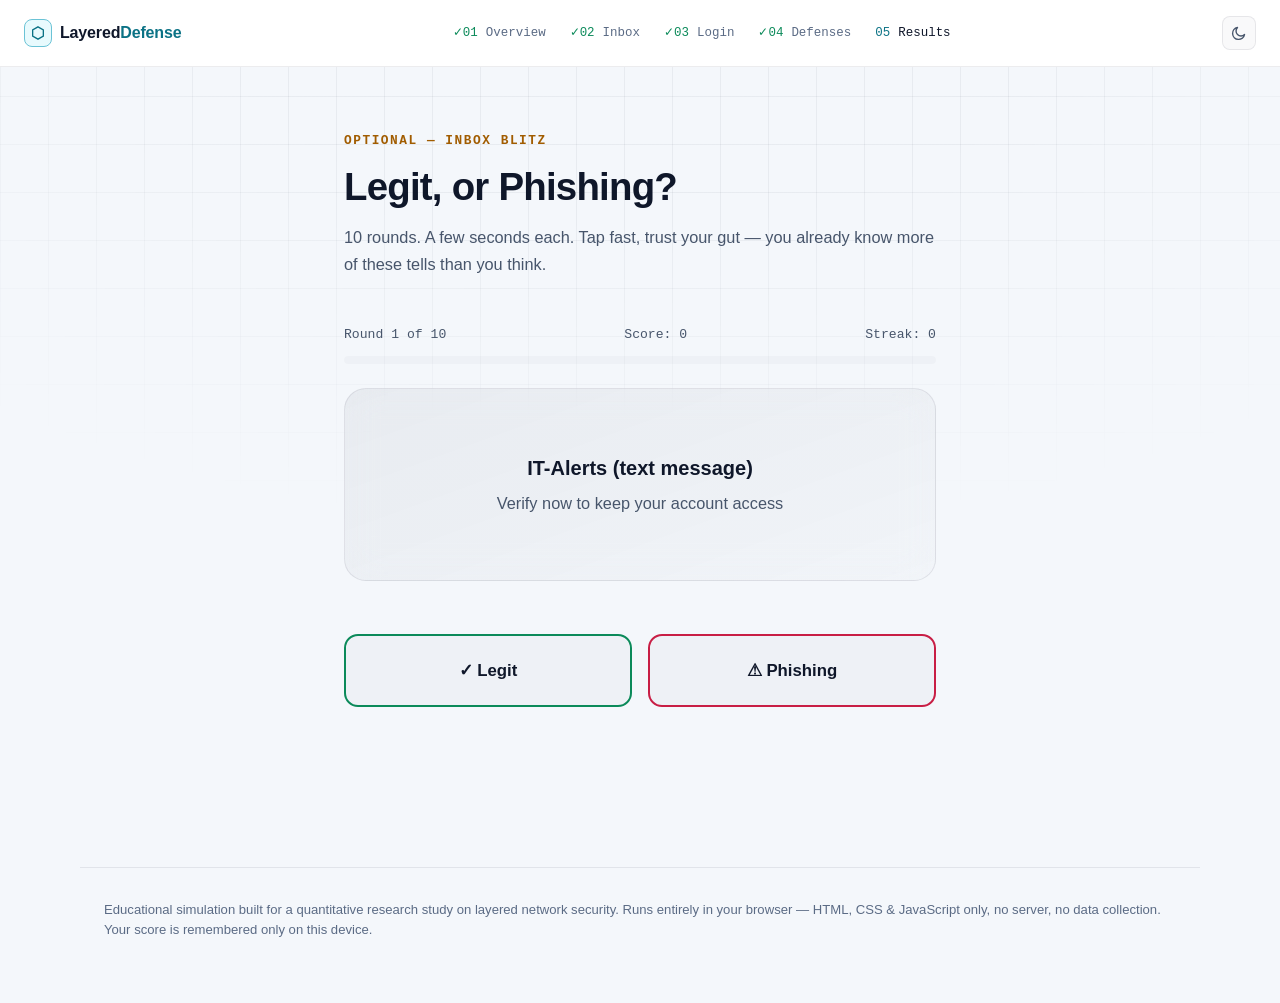
==== minigame.html @ 781a26c1 "Add files via upload" ====
<!DOCTYPE html>
<html lang="en">
  <head>
    <meta charset="UTF-8" />
    <meta name="viewport" content="width=device-width, initial-scale=1.0" />
    <title>Inbox Blitz &mdash; Layered Defense Simulation</title>
    <meta
      name="description"
      content="A fast reflex round: is it Legit or Phishing? You've got a few seconds to decide."
    />
    <link rel="stylesheet" href="css/style.css" />

    <!-- Runs before anything below paints, so the page never
         flashes the wrong theme — see theme-init.js for why this
         has no defer/async attribute. -->
    <script src="js/theme-init.js"></script>
  </head>
  <body>
    <div class="bg-grid" aria-hidden="true"></div>

    <header class="topbar">
      <div class="topbar__brand">
        <span class="brand-mark" aria-hidden="true"><svg width="14" height="14" viewBox="0 0 16 16" focusable="false"><polygon points="8,1 14.1,4.5 14.1,11.5 8,15 1.9,11.5 1.9,4.5" fill="none" stroke="currentColor" stroke-width="1.5" /></svg></span>
        <span class="brand-name"
          >Layered<span class="brand-name-accent">Defense</span></span
        >
      </div>
      <nav class="topbar__progress" aria-label="Simulation progress">
        <span class="step step--done">
          <span class="step__index">01</span>
          <span class="step__label">Overview</span>
        </span>
        <span class="step step--done">
          <span class="step__index">02</span>
          <span class="step__label" id="step-label-inbox">Inbox</span>
        </span>
        <span class="step step--done">
          <span class="step__index">03</span>
          <span class="step__label">Login</span>
        </span>
        <span class="step step--done">
          <span class="step__index">04</span>
          <span class="step__label">Defenses</span>
        </span>
        <span class="step step--current">
          <span class="step__index">05</span>
          <span class="step__label">Results</span>
        </span>
      </nav>

      <button
        type="button"
        id="theme-toggle"
        class="theme-toggle"
        aria-label="Switch to light mode"
      >
        <svg class="icon-sun" width="16" height="16" viewBox="0 0 16 16" aria-hidden="true">
          <circle cx="8" cy="8" r="3.2" fill="none" stroke="currentColor" stroke-width="1.4" />
          <g stroke="currentColor" stroke-width="1.4" stroke-linecap="round">
            <line x1="8" y1="0.5" x2="8" y2="2.3" />
            <line x1="8" y1="13.7" x2="8" y2="15.5" />
            <line x1="0.5" y1="8" x2="2.3" y2="8" />
            <line x1="13.7" y1="8" x2="15.5" y2="8" />
            <line x1="2.6" y1="2.6" x2="3.9" y2="3.9" />
            <line x1="12.1" y1="12.1" x2="13.4" y2="13.4" />
            <line x1="2.6" y1="13.4" x2="3.9" y2="12.1" />
            <line x1="12.1" y1="3.9" x2="13.4" y2="2.6" />
          </g>
        </svg>
        <svg class="icon-moon" width="16" height="16" viewBox="0 0 16 16" aria-hidden="true">
          <path
            d="M13.5 9.5A6 6 0 1 1 6.5 2.5 4.8 4.8 0 0 0 13.5 9.5Z"
            fill="none"
            stroke="currentColor"
            stroke-width="1.4"
            stroke-linejoin="round"
          />
        </svg>
      </button>
    </header>

    <main class="page-main minigame-main">
      <section class="page-intro">
        <p class="eyebrow minigame-eyebrow">Optional &mdash; Inbox Blitz</p>
        <h1 class="page-title">Legit, or Phishing?</h1>
        <p class="page-lede">
          10 rounds. A few seconds each. Tap fast, trust your gut &mdash; you
          already know more of these tells than you think.
        </p>
      </section>

      <!-- ROUND VIEW: one message + timer + two big answer buttons.
           Shown by default; minigame.js swaps to the end view once
           all rounds are done. -->
      <section id="minigame-round">
        <div class="minigame-hud">
          <span id="round-counter">Round 1 of 10</span>
          <span id="score-counter">Score: 0</span>
          <span id="streak-counter">Streak: 0</span>
        </div>

        <div class="minigame-timer">
          <div id="timer-bar" class="minigame-timer__bar"></div>
        </div>

        <div id="minigame-card" class="minigame-card glass">
          <!-- Filled in by minigame.js -->
        </div>

        <p id="feedback-flash" class="minigame-feedback" aria-live="polite"></p>

        <div class="minigame-answers">
          <button type="button" id="answer-legit" class="btn minigame-btn minigame-btn--legit">
            &#10003; Legit
          </button>
          <button type="button" id="answer-phishing" class="btn minigame-btn minigame-btn--phishing">
            &#9888; Phishing
          </button>
        </div>
      </section>

      <!-- END VIEW: final score + recap. Hidden until the round loop finishes. -->
      <section id="minigame-end" class="minigame-end" hidden>
        <div class="results-card glass">
          <p class="minigame-eyebrow">Round Complete</p>
          <p class="minigame-end__score" id="final-score">0 / 10</p>
          <p class="results-card__note">Best streak this round: <strong id="final-streak">0</strong></p>
          <p class="results-card__note" id="high-score-line"></p>

          <div id="missed-recap" class="minigame-recap">
            <!-- Filled in by minigame.js -->
          </div>

          <div class="minigame-end__actions">
            <button type="button" id="play-again-btn" class="btn btn--secondary">
              Play Again
            </button>
            <a href="final-results.html" class="btn btn--primary">
              Continue to Final Results
            </a>
          </div>
        </div>
      </section>
    </main>

    <footer class="site-footer">
      <p>
        Educational simulation built for a quantitative research study on
        layered network security. Runs entirely in your browser &mdash; HTML,
        CSS &amp; JavaScript only, no server, no data collection. Your score
        is remembered only on this device.
      </p>
    </footer>

    <!-- state.js first (escapeHtml), then minigame-data.js (the
         message pool), then minigame.js (the game itself). -->
    <script src="js/theme.js"></script>
    <script src="js/state.js"></script>
    <script src="js/minigame-data.js"></script>
    <script src="js/minigame.js"></script>
  </body>
</html>
---- css/style.css ----
/*
  ============================================================
  style.css — Shared design system for the whole simulator
  ============================================================
  This file is loaded by EVERY page in the project, so it is
  split into two kinds of sections:

    1) DESIGN SYSTEM  — colors, type, spacing, buttons, cards,
       the top bar, chips, etc. These are reused on every page
       (email inbox, login, dashboard, results).

    2) PAGE-SPECIFIC   — styles only used on the landing page
       (the hero layout and its console/diagram graphic).
       These are clearly marked and can safely be ignored when
       building later pages, or split into their own file later
       if the project grows.

  Section list (search for these comments to jump around):
    1. Design tokens (CSS custom properties)
    2. Reset & base styles
    3. Typography
    4. Layout helpers
    5. Top bar / progress steps
    6. Buttons
    7. Glass panel component
    8. Status chips
    9. Landing page: hero layout
    10. Landing page: console + network diagram
    11. Footer
    12. Motion & accessibility
    13. Responsive breakpoints
  ============================================================
*/

/* ============================================================
   1. DESIGN TOKENS
   All colors, fonts, spacing and other repeated values live
   here as CSS custom properties ("variables"), so every page
   and every component pulls from the same palette. Changing a
   value here updates the whole site.
   ============================================================ */
:root {
  /* --- Color: backgrounds --- */
  --color-bg: #070b14; /* page background — deep navy, almost black */
  --color-bg-elevated: #0e1526; /* top bar / raised surfaces */
  --color-panel: #101a2e; /* base tint behind glass panels */
  --color-border: rgba(255, 255, 255, 0.09);
  --color-border-strong: rgba(255, 255, 255, 0.16);

  /* --- Color: accents ---
     Cyan = data / encryption. Green = safe / secure state.
     Red = threat / danger. Used sparingly and always on purpose. */
  --color-cyan: #3fd3f2;
  --color-cyan-dim: #1c8fae;
  --color-green: #3eeba6;
  --color-red: #ff5c7a;
  --color-amber: #f5a623;

  /* --- Color: text --- */
  --color-text: #eaf0fb;
  --color-text-muted: #8996b3;
  --color-text-faint: #5b6784;

  /* Text color to use ON TOP of a solid --color-cyan fill (e.g. the
     primary button). Dark text reads best on this theme's bright
     cyan; the light theme's deeper teal needs the opposite. */
  --color-on-accent: #04141a;

  /* --- Color: surfaces ---
     Small reusable tint values used by several components (the
     glass-panel gradient, chip backgrounds, input fields, the
     background grid). Named by strength rather than by component,
     since the SAME faint/medium tint shows up in several places. */
  --surface-tint: rgba(255, 255, 255, 0.03); /* faint — chips, inputs */
  --surface-tint-strong: rgba(255, 255, 255, 0.06); /* glass start, toggle bg */
  --glass-fade: rgba(255, 255, 255, 0.02); /* glass gradient's faded end */
  --grid-line: rgba(255, 255, 255, 0.035); /* faint background grid lines */
  --toolbar-tint: rgba(0, 0, 0, 0.25); /* fake browser bar strip */

  /* --- Typography ---
     System font stacks are used on purpose: they load
     instantly, need no internet connection, and keep the
     project 100% self-contained for offline / GitHub Pages use. */
  --font-sans: -apple-system, BlinkMacSystemFont, "Segoe UI", Roboto,
    "Helvetica Neue", Arial, sans-serif;
  --font-mono: ui-monospace, "SFMono-Regular", Menlo, Consolas,
    "Liberation Mono", monospace;

  /* --- Spacing scale (used for margin/padding/gap) --- */
  --space-1: 4px;
  --space-2: 8px;
  --space-3: 12px;
  --space-4: 16px;
  --space-5: 24px;
  --space-6: 32px;
  --space-7: 48px;
  --space-8: 64px;
  --space-9: 96px;

  /* --- Radius & shadow --- */
  --radius-sm: 8px;
  --radius-md: 14px;
  --radius-lg: 22px;
  --radius-pill: 999px;
  --glow-cyan: 0 0 32px rgba(63, 211, 242, 0.18);

  /* --- Layout --- */
  --content-width: 1120px;
}

/* ============================================================
   1B. LIGHT THEME OVERRIDES
   Every rule in this stylesheet is written against the tokens
   above instead of hardcoded colors, on purpose — it means a
   whole second theme is just a second set of token values, not
   a rewrite of every component. `data-theme="light"` is set on
   <html> by js/theme-init.js (before first paint, to avoid a
   flash of the wrong theme) and toggled by js/theme.js.
   ============================================================ */
:root[data-theme="light"] {
  --color-bg: #f4f7fb;
  --color-bg-elevated: #ffffff;
  --color-panel: #ffffff;
  --color-border: rgba(15, 23, 42, 0.08);
  --color-border-strong: rgba(15, 23, 42, 0.16);

  /* Deepened so text and icons keep enough contrast against a
     light background — the dark theme's brighter cyan/green/red
     would read as washed-out here. Checked against WCAG AA. */
  --color-cyan: #0b7285;
  --color-cyan-dim: #6bc3d6;
  --color-green: #0b8a5a;
  --color-red: #c81e45;
  --color-amber: #a15c00;

  --color-text: #0f172a;
  --color-text-muted: #47556b;
  --color-text-faint: #5b6b85;
  --color-on-accent: #ffffff;

  --surface-tint: rgba(15, 23, 42, 0.025);
  --surface-tint-strong: rgba(15, 23, 42, 0.05);
  --glass-fade: rgba(15, 23, 42, 0.012);
  --grid-line: rgba(15, 23, 42, 0.05);
  --toolbar-tint: rgba(15, 23, 42, 0.05);

  --glow-cyan: 0 8px 28px rgba(15, 23, 42, 0.1);
  color-scheme: light;
}


/* ============================================================
   2. RESET & BASE STYLES
   A small, modern reset — just enough to make every browser
   start from the same baseline.
   ============================================================ */
*,
*::before,
*::after {
  box-sizing: border-box;
}

html {
  color-scheme: dark;
}

body {
  margin: 0;
  min-height: 100vh;
  background: var(--color-bg);
  color: var(--color-text);
  font-family: var(--font-sans);
  line-height: 1.5;
  -webkit-font-smoothing: antialiased;
}

img,
svg {
  display: block;
  max-width: 100%;
}

a {
  color: inherit;
}

/* Subtle fixed background texture: a faint grid, evoking a
   network / systems-monitoring feel without being distracting. */
.bg-grid {
  position: fixed;
  inset: 0;
  z-index: -1;
  background-image: linear-gradient(
      to right,
      var(--grid-line) 1px,
      transparent 1px
    ),
    linear-gradient(to bottom, var(--grid-line) 1px, transparent 1px);
  background-size: 48px 48px;
  -webkit-mask-image: radial-gradient(
    ellipse 80% 60% at 50% 0%,
    #000 40%,
    transparent 100%
  );
  mask-image: radial-gradient(
    ellipse 80% 60% at 50% 0%,
    #000 40%,
    transparent 100%
  );
}

/* ============================================================
   3. TYPOGRAPHY
   ============================================================ */
h1,
h2,
h3 {
  margin: 0;
  font-weight: 800;
  letter-spacing: -0.02em;
  line-height: 1.1;
}

p {
  margin: 0;
}

/* The small, uppercase, monospace label used above headlines
   and on status readouts throughout the project — this doubles
   as the project's "data / system readout" signature style. */
.eyebrow {
  font-family: var(--font-mono);
  font-size: 0.8rem;
  font-weight: 600;
  letter-spacing: 0.12em;
  text-transform: uppercase;
  color: var(--color-cyan);
  margin: 0 0 var(--space-4);
}

/* ============================================================
   4. LAYOUT HELPERS
   ============================================================ */
.wrap {
  width: 100%;
  max-width: var(--content-width);
  margin-inline: auto;
  padding-inline: var(--space-5);
}

/* ============================================================
   5. TOP BAR / PROGRESS STEPS
   Shown on every page. Doubles as navigation context: the
   participant can always see how far through the simulation
   they are, because the steps are a real sequence (not just
   decoration).
   ============================================================ */
.topbar {
  display: flex;
  align-items: center;
  justify-content: space-between;
  gap: var(--space-5);
  padding: var(--space-4) var(--space-5);
  background: var(--color-bg-elevated);
  border-bottom: 1px solid var(--color-border);
  flex-wrap: wrap;
}

.topbar__brand {
  display: flex;
  align-items: center;
  gap: var(--space-2);
  font-weight: 800;
  letter-spacing: -0.01em;
}

.brand-mark {
  display: inline-grid;
  place-items: center;
  width: 28px;
  height: 28px;
  border-radius: var(--radius-sm);
  background: rgba(63, 211, 242, 0.12);
  border: 1px solid var(--color-cyan-dim);
  color: var(--color-cyan);
  font-family: var(--font-mono);
  font-size: 0.9rem;
}

.brand-name-accent {
  color: var(--color-cyan);
}

.topbar__progress {
  display: flex;
  gap: var(--space-5);
  font-family: var(--font-mono);
}

.step {
  display: flex;
  align-items: center;
  gap: var(--space-2);
  font-size: 0.78rem;
  color: var(--color-text-faint);
}

.step__index {
  color: var(--color-text-faint);
}

.step--current {
  color: var(--color-text);
}

.step--current .step__index {
  color: var(--color-cyan);
}

/* Light/dark mode toggle. Lives in the top bar on every page, as
   its own flex item — NOT inside .topbar__progress — so it stays
   visible even on narrow screens where the step list is hidden. */
.theme-toggle {
  display: inline-grid;
  place-items: center;
  width: 34px;
  height: 34px;
  flex-shrink: 0;
  border-radius: var(--radius-sm);
  background: var(--surface-tint);
  border: 1px solid var(--color-border);
  color: var(--color-text-muted);
  cursor: pointer;
  transition: color 0.15s ease, border-color 0.15s ease;
}

.theme-toggle:hover {
  color: var(--color-cyan);
  border-color: var(--color-cyan-dim);
}

/* Both icons always exist in the DOM; only one is shown at a time.
   Showing the icon for the mode you'd SWITCH TO (a sun while in
   dark mode, a moon while in light mode) is the more common
   convention, so that's what this does. */
.theme-toggle .icon-moon {
  display: none;
}

:root[data-theme="light"] .theme-toggle .icon-sun {
  display: none;
}

:root[data-theme="light"] .theme-toggle .icon-moon {
  display: block;
}

/* ============================================================
   6. BUTTONS
   ============================================================ */
.btn {
  display: inline-flex;
  align-items: center;
  justify-content: center;
  gap: var(--space-2);
  padding: 14px 28px;
  border-radius: var(--radius-pill);
  font-family: var(--font-sans);
  font-size: 1rem;
  font-weight: 600;
  border: 1px solid transparent;
  cursor: pointer;
  transition: transform 0.15s ease, box-shadow 0.15s ease,
    background-color 0.15s ease;
}

.btn--primary {
  background: var(--color-cyan);
  color: var(--color-on-accent);
  box-shadow: var(--glow-cyan);
}

.btn--primary:hover {
  transform: translateY(-1px);
  box-shadow: 0 0 40px rgba(63, 211, 242, 0.3);
}

.btn--primary:active {
  transform: translateY(0);
}

/* Lower-emphasis variant — used where an action should be available
   but not compete with the page's main call to action (e.g. Restart,
   once a research survey link is the priority on the Results page). */
.btn--secondary {
  background: transparent;
  color: var(--color-text-muted);
  border: 1px solid var(--color-border-strong);
}

.btn--secondary:hover {
  color: var(--color-text);
  border-color: var(--color-cyan-dim);
  transform: translateY(-1px);
}

/* ============================================================
   7. GLASS PANEL COMPONENT
   The "glassmorphism" surface used for cards, the hero console,
   and (in later phases) the dashboard and result cards.
   ============================================================ */
.glass {
  background: linear-gradient(
    160deg,
    var(--surface-tint-strong),
    var(--glass-fade)
  );
  -webkit-backdrop-filter: blur(18px);
  backdrop-filter: blur(18px);
  border: 1px solid var(--color-border);
  border-radius: var(--radius-lg);
}

/* ============================================================
   8. STATUS CHIPS
   Small pill readouts used to show the state of VPN / Firewall
   / MFA. On the landing page they're static ("standby"); on the
   dashboard (built in a later phase) they'll become live and
   interactive.
   ============================================================ */
.chip {
  display: flex;
  align-items: center;
  gap: var(--space-2);
  padding: var(--space-2) var(--space-4);
  border-radius: var(--radius-pill);
  border: 1px solid var(--color-border);
  background: var(--surface-tint);
  font-family: var(--font-mono);
  font-size: 0.75rem;
  letter-spacing: 0.04em;
  color: var(--color-text-muted);
  list-style: none;
}

.chip__dot {
  width: 7px;
  height: 7px;
  border-radius: 50%;
  background: var(--color-text-faint);
  flex-shrink: 0;
}

.chip--standby .chip__dot {
  background: var(--color-text-faint);
  box-shadow: none;
}

.chip--active {
  border-color: var(--color-cyan-dim);
  color: var(--color-text);
}

.chip--active .chip__dot {
  background: var(--color-cyan);
  box-shadow: 0 0 8px rgba(63, 211, 242, 0.6);
}

/* ============================================================
   9. LANDING PAGE: HERO LAYOUT
   (Page-specific — only used on index.html)
   ============================================================ */
.hero {
  display: grid;
  grid-template-columns: 1.1fr 0.9fr;
  gap: var(--space-8);
  align-items: center;
  max-width: var(--content-width);
  margin-inline: auto;
  padding: var(--space-9) var(--space-5);
  min-height: calc(100vh - 76px); /* fill the space below the top bar */
}

.hero__content {
  max-width: 560px;
}

.hero__title {
  font-size: clamp(2.1rem, 4vw, 3.1rem);
}

.hero__title-accent {
  color: var(--color-cyan);
}

.hero__lede {
  margin-top: var(--space-5);
  color: var(--color-text-muted);
  font-size: 1.05rem;
  line-height: 1.65;
  max-width: 48ch;
}

.hero__actions {
  margin-top: var(--space-7);
  display: flex;
  flex-direction: column;
  align-items: flex-start;
  gap: var(--space-3);
}

.hero__disclaimer {
  font-size: 0.82rem;
  color: var(--color-text-faint);
}

/* ============================================================
   9b. LANDING PAGE: STUDY SETUP
   Three cards declaring the fixed Input side of the framework:
   the threat scenario, the controls under evaluation, and what
   this study measures. Reuses the .glass panel look already used
   for the hero console and the results-page cards, so it reads as
   the same design system rather than a bolted-on block.
   ============================================================ */
/* ============================================================
   SCENARIO CHOICE PAGE (choose.html)
   One clickable card per phishing scenario. Deliberately plain
   cards rather than anything gamified — this is a decision point,
   not a reward moment, so the design stays quiet and lets the
   scenario descriptions do the work.
   ============================================================ */
.scenario-choice-list {
  list-style: none;
  margin: 0;
  padding: 0;
  display: grid;
  grid-template-columns: repeat(auto-fill, minmax(280px, 1fr));
  gap: var(--space-4);
}

.scenario-choice {
  padding: var(--space-5);
  cursor: pointer;
  transition: transform 0.15s ease, border-color 0.15s ease;
}

.scenario-choice:hover,
.scenario-choice:focus-visible {
  transform: translateY(-2px);
  border-color: var(--color-cyan-dim);
}

.scenario-choice__channel {
  display: inline-block;
  padding: 2px var(--space-3);
  border-radius: var(--radius-sm);
  border: 1px solid var(--color-border-strong);
  background: var(--surface-tint);
  color: var(--color-text-faint);
  font-family: var(--font-mono);
  font-size: 0.7rem;
  text-transform: uppercase;
  letter-spacing: 0.04em;
}

.scenario-choice__title {
  margin-top: var(--space-3);
  font-size: 1.05rem;
}

.scenario-choice__description {
  margin-top: var(--space-2);
  color: var(--color-text-muted);
  font-size: 0.88rem;
  line-height: 1.6;
}

.study-setup {
  max-width: var(--content-width);
  margin-inline: auto;
  padding: 0 var(--space-5) var(--space-9);
}

.study-setup__grid {
  display: grid;
  grid-template-columns: repeat(3, 1fr);
  gap: var(--space-5);
}

.study-setup__card {
  padding: var(--space-6);
}

.study-setup__title {
  font-size: 1.05rem;
  margin-bottom: var(--space-3);
}

.study-setup__lead {
  color: var(--color-text);
  font-size: 0.95rem;
  margin-bottom: var(--space-2);
}

.study-setup__note {
  color: var(--color-text-muted);
  font-size: 0.88rem;
  line-height: 1.6;
}

.study-setup__controls {
  list-style: none;
  margin: 0;
  padding: 0;
  display: flex;
  flex-direction: column;
  gap: var(--space-3);
}

.study-setup__controls li {
  padding-left: var(--space-5);
  position: relative;
  font-size: 0.88rem;
  color: var(--color-text-muted);
  line-height: 1.6;
}

.study-setup__controls li::before {
  content: "";
  position: absolute;
  left: 0;
  top: 8px;
  width: 6px;
  height: 6px;
  border-radius: 50%;
  background: var(--color-cyan);
}

.study-setup__controls li strong {
  color: var(--color-text);
}

@media (max-width: 900px) {
  .study-setup__grid {
    grid-template-columns: 1fr;
  }
}

/* ============================================================
   10. LANDING PAGE: CONSOLE + NETWORK DIAGRAM
   The signature visual: a small "session monitor" panel that
   previews the exact laptop → internet → server path the
   participant will interact with later, on the dashboard page.
   ============================================================ */
.hero__console {
  position: relative;
  padding: var(--space-6);
  overflow: hidden;
}

.console__label {
  font-family: var(--font-mono);
  font-size: 0.72rem;
  letter-spacing: 0.14em;
  text-transform: uppercase;
  color: var(--color-text-faint);
  margin-bottom: var(--space-6);
}

.console__diagram {
  color: var(--color-text-muted);
  margin-bottom: var(--space-6);
}

.diagram__packet {
  transform-box: fill-box;
  transform-origin: center;
  animation-name: packet-travel;
  animation-duration: 3.2s;
  animation-timing-function: ease-in-out;
  animation-iteration-count: infinite;
}

/* Small labels under each diagram icon (You / Internet / Server) so
   the shapes read as what they represent instead of staying
   abstract. Shared by the landing page's preview diagram and the
   dashboard's live diagram. */
.diagram-caption {
  font-family: var(--font-mono);
  font-size: 7px;
  fill: currentColor;
  opacity: 0.75;
  letter-spacing: 0.02em;
}

.console__status {
  list-style: none;
  margin: 0;
  padding: 0;
  display: flex;
  flex-direction: column;
  gap: var(--space-3);
}

/* A soft scanning line that drifts down the console panel to
   suggest an active monitoring system. Purely decorative
   (aria-hidden in the HTML) and disabled for reduced-motion
   users below. */
.console__scanline {
  position: absolute;
  left: 0;
  right: 0;
  height: 120px;
  background: linear-gradient(
    to bottom,
    transparent,
    rgba(63, 211, 242, 0.08),
    transparent
  );
  animation: scanline-drift 6s linear infinite;
  pointer-events: none;
}

/* ============================================================
   11. FOOTER
   ============================================================ */
.site-footer {
  max-width: var(--content-width);
  margin-inline: auto;
  padding: var(--space-6) var(--space-5) var(--space-8);
  color: var(--color-text-faint);
  font-size: 0.82rem;
  border-top: 1px solid var(--color-border);
}

/* ============================================================
   12. MOTION & ACCESSIBILITY
   ============================================================ */
@keyframes packet-travel {
  0% {
    transform: translateX(0);
  }
  45% {
    transform: translateX(210px);
  }
  50% {
    transform: translateX(210px);
  }
  95% {
    transform: translateX(0);
  }
  100% {
    transform: translateX(0);
  }
}

@keyframes scanline-drift {
  0% {
    transform: translateY(-140px);
  }
  100% {
    transform: translateY(340px);
  }
}

/* Always show a clear focus outline for keyboard users. */
:focus-visible {
  outline: 2px solid var(--color-cyan);
  outline-offset: 3px;
}

/* Respect users who have asked their system to reduce motion. */
@media (prefers-reduced-motion: reduce) {
  .diagram__packet,
  .console__scanline,
  .dash-path__packet {
    animation: none !important;
  }
  .btn {
    transition: none;
  }
}

/* ============================================================
   13. RESPONSIVE BREAKPOINTS
   ============================================================ */
@media (max-width: 900px) {
  .hero {
    grid-template-columns: 1fr;
    padding-top: var(--space-7);
    min-height: auto;
  }

  .topbar__progress {
    display: none; /* keep the mobile top bar simple and uncluttered */
  }
}

@media (max-width: 480px) {
  .hero__actions {
    align-items: stretch;
  }

  .btn {
    width: 100%;
  }
}

/* ============================================================
   14. SHARED "INNER PAGE" LAYOUT
   Used by every page AFTER the landing page (inbox, login,
   dashboard, results). Kept generic on purpose — rather than
   naming these classes "inbox-title" etc — so later phases can
   reuse the same intro/title pattern instead of duplicating CSS.
   ============================================================ */
.page-main {
  max-width: var(--content-width);
  margin-inline: auto;
  padding: var(--space-8) var(--space-5) var(--space-9);
}

.page-intro {
  max-width: 640px;
  margin-bottom: var(--space-7);
}

.page-title {
  font-size: clamp(1.8rem, 3vw, 2.4rem);
  margin-top: var(--space-2);
}

.page-lede {
  margin-top: var(--space-4);
  color: var(--color-text-muted);
  font-size: 1.02rem;
  line-height: 1.6;
}

/* The "I'm not clicking this" escape hatch at the bottom of the
   inbox/texts list — deliberately understated (a secondary button,
   not a call to action) so it doesn't read as the "right" choice
   to make, just an available one. */
.continue-without-clicking {
  margin-top: var(--space-6);
  padding-top: var(--space-5);
  border-top: 1px solid var(--color-border);
  text-align: center;
}

.continue-without-clicking__note {
  margin-bottom: var(--space-3);
  color: var(--color-text-faint);
  font-size: 0.88rem;
}

/* Small "done" state for top-bar steps that are behind the
   participant. A checkmark communicates real progress, not
   just decoration — see the design note in email.html. */
.step--done .step__index {
  color: var(--color-green);
}

.step--done .step__index::before {
  content: "\2713 ";
}

/* ============================================================
   15. EMAIL INBOX PAGE (Phase 2)
   ============================================================ */
.email-list {
  list-style: none;
  margin: 0;
  padding: 0;
  display: flex;
  flex-direction: column;
  gap: var(--space-3);
}

.email-item {
  display: grid;
  grid-template-columns: auto 1fr auto;
  align-items: center;
  gap: var(--space-4);
  padding: var(--space-4) var(--space-5);
  cursor: pointer;
  transition: transform 0.15s ease, border-color 0.15s ease;
}

.email-item:hover,
.email-item:focus-visible {
  transform: translateY(-1px);
  border-color: var(--color-border-strong);
}

.email-avatar {
  display: grid;
  place-items: center;
  width: 40px;
  height: 40px;
  border-radius: 50%;
  background: rgba(63, 211, 242, 0.12);
  border: 1px solid var(--color-cyan-dim);
  color: var(--color-cyan);
  font-family: var(--font-mono);
  font-size: 0.75rem;
  font-weight: 700;
  flex-shrink: 0;
}

.email-summary {
  display: flex;
  flex-direction: column;
  gap: 2px;
  min-width: 0; /* lets text-overflow ellipsis work inside a CSS grid item */
}

.email-sender {
  font-weight: 700;
  font-size: 0.92rem;
}

.email-subject {
  font-size: 0.92rem;
  color: var(--color-text);
}

.email-preview {
  font-size: 0.85rem;
  color: var(--color-text-faint);
  overflow: hidden;
  text-overflow: ellipsis;
  white-space: nowrap;
}

.email-date {
  font-family: var(--font-mono);
  font-size: 0.75rem;
  color: var(--color-text-faint);
  white-space: nowrap;
}

.email-detail {
  padding: var(--space-6);
}

.btn-back {
  background: none;
  border: none;
  color: var(--color-text-muted);
  font-family: var(--font-sans);
  font-size: 0.9rem;
  cursor: pointer;
  padding: 0 0 var(--space-5);
}

.btn-back:hover {
  color: var(--color-text);
}

.email-detail__header {
  padding-bottom: var(--space-5);
  margin-bottom: var(--space-5);
  border-bottom: 1px solid var(--color-border);
}

.email-detail__sender {
  font-family: var(--font-mono);
  font-size: 0.8rem;
  color: var(--color-text-faint);
}

.email-detail__subject {
  margin-top: var(--space-2);
  font-size: 1.4rem;
}

.email-detail__date {
  margin-top: var(--space-2);
  font-size: 0.8rem;
  color: var(--color-text-faint);
}

.email-detail__body p {
  margin-bottom: var(--space-4);
  color: var(--color-text);
  line-height: 1.7;
  max-width: 60ch;
}

.phishing-link-wrap {
  margin-top: var(--space-2);
}

.phishing-link {
  background: none;
  border: none;
  padding: 0;
  color: var(--color-cyan);
  text-decoration: underline;
  font-family: var(--font-mono);
  font-size: 0.92rem;
  cursor: pointer;
}

.phishing-link:hover {
  color: var(--color-text);
}

.email-hint {
  margin-top: var(--space-3);
  font-size: 0.82rem;
  color: var(--color-text-faint);
  max-width: 46ch;
}

@media (max-width: 640px) {
  .email-item {
    grid-template-columns: auto 1fr;
  }

  .email-date {
    display: none;
  }
}

/* ============================================================
   SMS / TEXT MESSAGE UI (sms.html)
   The Smishing scenario's lure lives here instead of the inbox.
   Deliberately mirrors .email-item/.email-detail's layout and
   spacing so it reads as the same design system, with the
   thread's messages rendered as chat bubbles instead of an email
   body, since that's what actually distinguishes a texting UI
   from an inbox.
   ============================================================ */
.sms-thread-list {
  list-style: none;
  margin: 0;
  padding: 0;
  display: flex;
  flex-direction: column;
  gap: var(--space-3);
}

.sms-thread-item {
  display: grid;
  grid-template-columns: auto 1fr auto;
  align-items: center;
  gap: var(--space-4);
  padding: var(--space-4) var(--space-5);
  cursor: pointer;
  transition: transform 0.15s ease, border-color 0.15s ease;
}

.sms-thread-item:hover,
.sms-thread-item:focus-visible {
  transform: translateY(-1px);
  border-color: var(--color-border-strong);
}

.sms-avatar {
  display: grid;
  place-items: center;
  width: 40px;
  height: 40px;
  border-radius: 50%;
  background: rgba(63, 211, 242, 0.12);
  border: 1px solid var(--color-cyan-dim);
  color: var(--color-cyan);
  font-family: var(--font-mono);
  font-size: 0.75rem;
  font-weight: 700;
  flex-shrink: 0;
}

.sms-summary {
  display: flex;
  flex-direction: column;
  gap: 2px;
  min-width: 0; /* lets text-overflow ellipsis work inside a CSS grid item */
}

.sms-contact {
  font-weight: 700;
  font-size: 0.92rem;
}

.sms-contact-number {
  font-weight: 400;
  font-family: var(--font-mono);
  font-size: 0.78rem;
  color: var(--color-text-faint);
}

.sms-preview {
  font-size: 0.85rem;
  color: var(--color-text-faint);
  overflow: hidden;
  text-overflow: ellipsis;
  white-space: nowrap;
}

.sms-time {
  font-family: var(--font-mono);
  font-size: 0.75rem;
  color: var(--color-text-faint);
  white-space: nowrap;
}

.sms-detail {
  padding: var(--space-6);
}

.sms-detail__header {
  padding-bottom: var(--space-5);
  margin-bottom: var(--space-5);
  border-bottom: 1px solid var(--color-border);
}

.sms-detail__contact {
  font-size: 1.2rem;
  font-weight: 700;
}

.sms-detail__time {
  margin-top: var(--space-2);
  font-size: 0.8rem;
  color: var(--color-text-faint);
}

.sms-detail__thread {
  display: flex;
  flex-direction: column;
  gap: var(--space-3);
}

/* A received message bubble — rounded, tinted, and deliberately
   NOT full-width, so it reads as a phone conversation rather than
   a paragraph of body text. */
.sms-bubble {
  align-self: flex-start;
  max-width: 32ch;
  padding: var(--space-3) var(--space-4);
  border-radius: 16px 16px 16px 4px;
  background: var(--surface-tint);
  border: 1px solid var(--color-border);
  color: var(--color-text);
  line-height: 1.6;
  font-size: 0.95rem;
}

.phishing-link--sms {
  display: inline;
  word-break: break-all;
}

@media (max-width: 640px) {
  .sms-thread-item {
    grid-template-columns: auto 1fr;
  }

  .sms-time {
    display: none;
  }

  .sms-bubble {
    max-width: 85%;
  }
}

/* ============================================================
   16. FAKE LOGIN PAGE (Phase 3)
   Simulates the page a phishing link would lead to. Wrapped in a
   "fake browser window" so the address-bar mismatch introduced
   on the inbox page (Phase 2) is visible here too, not just
   described in a tooltip.
   ============================================================ */
.login-main {
  display: flex;
  justify-content: center;
  padding-top: var(--space-7);
}

.fake-browser {
  width: 100%;
  max-width: 440px;
  overflow: hidden;
}

.fake-browser__bar {
  display: flex;
  align-items: center;
  gap: var(--space-2);
  padding: var(--space-3) var(--space-4);
  background: var(--toolbar-tint);
  border-bottom: 1px solid var(--color-border);
}

.fake-browser__dot {
  width: 8px;
  height: 8px;
  border-radius: 50%;
  background: var(--color-text-faint);
  opacity: 0.5;
  flex-shrink: 0;
}

.fake-browser__url {
  margin-left: var(--space-2);
  font-family: var(--font-mono);
  font-size: 0.72rem;
  color: var(--color-text-faint);
  overflow: hidden;
  text-overflow: ellipsis;
  white-space: nowrap;
}

.login-card {
  padding: var(--space-7) var(--space-6);
}

/* Each scenario sets --login-accent inline via JS (see
   applyFakeDestinationBranding in login.js) — falls back to the
   site's own cyan if a scenario ever doesn't set one, so this
   never breaks even for an unbranded scenario. */
.login-card__brand {
  font-family: var(--font-mono);
  font-size: 0.78rem;
  letter-spacing: 0.08em;
  text-transform: uppercase;
  color: var(--login-accent, var(--color-cyan));
  margin-bottom: var(--space-4);
}

.login-card .btn--primary {
  background: var(--login-accent, var(--color-cyan));
  color: #ffffff;
  box-shadow: none;
}

.login-card .btn--primary:hover {
  box-shadow: 0 0 32px color-mix(in srgb, var(--login-accent, var(--color-cyan)) 35%, transparent);
}

.login-card__title {
  font-size: 1.5rem;
}

.login-card__subtitle {
  margin-top: var(--space-2);
  margin-bottom: var(--space-6);
  color: var(--color-text-muted);
  font-size: 0.92rem;
}

.field {
  display: block;
  margin-bottom: var(--space-4);
}

.field__label {
  display: block;
  margin-bottom: var(--space-2);
  font-size: 0.85rem;
  color: var(--color-text-muted);
}

.field input {
  width: 100%;
  padding: 12px var(--space-4);
  border-radius: var(--radius-sm);
  border: 1px solid var(--color-border-strong);
  background: var(--surface-tint);
  color: var(--color-text);
  font-family: var(--font-sans);
  font-size: 0.95rem;
}

.field input:focus-visible {
  outline: none;
  border-color: var(--color-cyan);
}

/* Shown on Username/Password when Sign In is pressed while that
   field is still empty. Removed the moment the participant starts
   typing (see login.js). */
.field input.is-invalid {
  border-color: var(--color-red);
}

/* The "please fill in both fields" message itself. */
.field-error {
  margin: -8px 0 var(--space-4);
  padding: var(--space-2) var(--space-3);
  border-radius: var(--radius-sm);
  border: 1px solid rgba(255, 92, 122, 0.35);
  background: rgba(255, 92, 122, 0.08);
  color: var(--color-red);
  font-size: 0.82rem;
  line-height: 1.5;
}

.btn--full {
  width: 100%;
  margin-top: var(--space-2);
}

.login-card .btn-back {
  margin-top: var(--space-5);
  padding: 0;
}

/* ============================================================
   17. SECURITY DASHBOARD (Phase 4)
   ============================================================ */
.notice {
  margin-bottom: var(--space-6);
  padding: var(--space-4) var(--space-5);
  border-radius: var(--radius-md);
  border: 1px solid rgba(255, 92, 122, 0.35);
  background: rgba(255, 92, 122, 0.08);
  font-size: 0.9rem;
  line-height: 1.6;
}

.notice a {
  color: var(--color-red);
  text-decoration: underline;
}

.dashboard-grid {
  display: grid;
  grid-template-columns: 1fr 1fr;
  gap: var(--space-6);
  align-items: start;
}

.controls-list {
  display: flex;
  flex-direction: column;
  gap: var(--space-4);
}

/* Each row: a toggle switch + its always-visible role/limitation
   copy. The limitation is shown up front, not hidden behind a
   click — the point is honesty about what a control does and
   doesn't do, whether or not it's switched on. */
.control-row {
  display: flex;
  align-items: flex-start;
  gap: var(--space-4);
  padding: var(--space-5);
}

.control-row__copy {
  display: flex;
  flex-direction: column;
  gap: var(--space-2);
}

.control-row__label {
  font-weight: 700;
  font-size: 0.98rem;
}

.control-row__label-row {
  display: flex;
  align-items: baseline;
  justify-content: space-between;
  gap: var(--space-3);
  flex-wrap: wrap;
}

.control-row__learn {
  font-family: var(--font-mono);
  font-size: 0.76rem;
  color: var(--color-cyan);
  text-decoration: none;
  border-bottom: 1px dotted var(--color-cyan-dim);
  white-space: nowrap;
}

.control-row__learn:hover {
  color: var(--color-text);
  border-bottom-color: var(--color-text);
}

.control-row__role,
.control-row__limit {
  font-size: 0.85rem;
  color: var(--color-text-muted);
  line-height: 1.55;
}

.control-row__role strong,
.control-row__limit strong {
  color: var(--color-text);
}

/* Accessible toggle switch. A real <button role="switch"> rather
   than a styled checkbox, so screen readers announce it as a
   switch and its on/off state via aria-checked (set in JS). */
.toggle-switch {
  flex-shrink: 0;
  width: 48px;
  height: 28px;
  padding: 0;
  border-radius: var(--radius-pill);
  border: 1px solid var(--color-border-strong);
  background: var(--surface-tint-strong);
  cursor: pointer;
  position: relative;
  transition: background-color 0.15s ease, border-color 0.15s ease;
}

.toggle-switch__track {
  display: block;
  width: 100%;
  height: 100%;
  position: relative;
}

.toggle-switch__thumb {
  position: absolute;
  top: 2px;
  left: 2px;
  width: 22px;
  height: 22px;
  border-radius: 50%;
  background: var(--color-text-faint);
  transition: transform 0.15s ease, background-color 0.15s ease;
}

.toggle-switch.is-on {
  background: rgba(63, 211, 242, 0.16);
  border-color: var(--color-cyan-dim);
}

.toggle-switch.is-on .toggle-switch__thumb {
  transform: translateX(20px);
  background: var(--color-cyan);
}

.dashboard-panel {
  padding: var(--space-6);
}

.dashboard-diagram {
  width: 100%;
  height: auto;
  color: var(--color-text-muted);
}

/* Icons that only appear once their matching control is switched
   on (VPN lock, Firewall shield, MFA lock) or once an outcome is
   known (breach indicator, blocked mark). Toggling one shared
   class from JS keeps the show/hide logic identical for all five.
   transform-box/transform-origin are needed here (not just on
   .breach-indicator below) because control-icon-pop scales these
   <g> elements, and SVG's default transform origin is the whole
   document, not the element itself. */
.control-icon {
  opacity: 0;
  transform-box: fill-box;
  transform-origin: center;
}

.control-icon.is-visible {
  opacity: 1;
  /* A quick scale-up-then-settle "pop," not a flat fade — so
     switching a control on reads as something actually happening,
     not just a UI element appearing. Re-plays every time the class
     is removed and re-added, so toggling a control off and back on
     pops again rather than only animating the first time. */
  animation: control-icon-pop 0.45s cubic-bezier(0.34, 1.56, 0.64, 1);
}

@keyframes control-icon-pop {
  0% {
    opacity: 0;
    transform: scale(0.4);
  }
  60% {
    opacity: 1;
    transform: scale(1.15);
  }
  100% {
    opacity: 1;
    transform: scale(1);
  }
}

.breach-indicator {
  transform-box: fill-box;
  transform-origin: center;
}

.breach-indicator.is-visible {
  animation: breach-pulse 1.6s ease-in-out infinite;
}

#dash-packet {
  fill: var(--color-cyan);
}

#dash-packet.packet--breached {
  fill: var(--color-red);
}

#dash-packet.packet--blocked {
  fill: var(--color-green);
}

.live-explanation {
  margin-top: var(--space-6);
  padding-top: var(--space-5);
  border-top: 1px solid var(--color-border);
}

.live-explanation__headline {
  font-weight: 700;
  margin-bottom: var(--space-3);
}

.live-explanation p {
  font-size: 0.9rem;
  color: var(--color-text-muted);
  line-height: 1.6;
  margin-bottom: var(--space-2);
}

.dashboard-continue {
  margin-top: var(--space-7);
  display: flex;
  justify-content: center;
}

@keyframes dash-packet-travel {
  0% {
    transform: translateX(0);
  }
  45% {
    transform: translateX(255px);
  }
  50% {
    transform: translateX(255px);
  }
  95% {
    transform: translateX(0);
  }
  100% {
    transform: translateX(0);
  }
}

#dash-packet {
  animation-name: dash-packet-travel;
}

@keyframes breach-pulse {
  0%,
  100% {
    transform: scale(1);
    opacity: 1;
  }
  50% {
    transform: scale(1.5);
    opacity: 0.6;
  }
}

@media (prefers-reduced-motion: reduce) {
  .breach-indicator.is-visible {
    animation: none !important;
  }

  .control-icon.is-visible {
    animation: none !important;
  }

  .stage-packet,
  .stage-packet--blocked,
  .stage-link--tunnel {
    animation: none !important;
  }

  .minigame-card {
    animation: none !important;
  }

  .minigame-card--wrong {
    animation: none !important;
  }
}

@media (max-width: 860px) {
  .dashboard-grid {
    grid-template-columns: 1fr;
  }
}

/* ============================================================
   18. RESULTS PAGE (Phase 5)
   ============================================================ */
.results-section {
  margin-bottom: var(--space-5);
}

.results-card {
  padding: var(--space-6);
}

.results-card h2 {
  font-size: 1.05rem;
  margin-bottom: var(--space-4);
}

/* Sub-section headings WITHIN one scenario's report card (Final
   Defense Configuration / What Happened / Spot the Signs) — one
   step down visually from the card's own h2, since these repeat
   inside every one of the 4 scenario cards. */
.results-card__subhead {
  font-size: 0.92rem;
  font-weight: 700;
  margin-top: var(--space-6);
  margin-bottom: var(--space-3);
  padding-top: var(--space-5);
  border-top: 1px solid var(--color-border);
}

/* Small trace-back label under a card's heading, naming which
   declared Evaluation Metric (from the landing page's Study Setup
   section) that specific card fulfills. Quieter than .eyebrow —
   this repeats once per card, so it shouldn't compete for
   attention the way the one page-level eyebrow does. */
.metric-tag {
  font-family: var(--font-mono);
  font-size: 0.72rem;
  letter-spacing: 0.04em;
  text-transform: uppercase;
  color: var(--color-text-faint);
  margin: -8px 0 var(--space-4);
}

.results-card__note {
  margin-bottom: var(--space-4);
  color: var(--color-text-muted);
  font-size: 0.92rem;
}

/* "What You Did" recap list */
.recap-list {
  list-style: none;
  margin: 0;
  padding: 0;
  display: flex;
  flex-direction: column;
  gap: var(--space-3);
}

.recap-list li {
  position: relative;
  padding-left: var(--space-5);
  font-size: 0.92rem;
  color: var(--color-text-muted);
  line-height: 1.6;
}

.recap-list li::before {
  content: "";
  position: absolute;
  left: 0;
  top: 8px;
  width: 6px;
  height: 6px;
  border-radius: 50%;
  background: var(--color-cyan);
}

/* "Your Final Defense Configuration" chips */
.config-chips {
  display: flex;
  flex-wrap: wrap;
  gap: var(--space-3);
}

/* "What Happened" outcome panel */
#outcome-panel .live-explanation__headline,
.outcome-panel__headline {
  font-size: 1.2rem;
  font-weight: 800;
  margin-bottom: var(--space-3);
}

#outcome-panel p {
  color: var(--color-text-muted);
  font-size: 0.95rem;
  line-height: 1.65;
  margin-bottom: var(--space-2);
}

/* "Spot the Signs" indicator list */
.indicator-list {
  list-style: none;
  margin: 0;
  padding: 0;
  display: flex;
  flex-direction: column;
  gap: var(--space-5);
}

.indicator-item {
  position: relative;
  padding-left: var(--space-6);
}

.indicator-item::before {
  content: "\26A0";
  position: absolute;
  left: 0;
  top: 0;
  color: var(--color-red);
  font-size: 0.85rem;
}

.indicator-item__title {
  font-weight: 700;
  font-size: 0.92rem;
  margin-bottom: 4px;
}

.indicator-item__detail {
  color: var(--color-text-muted);
  font-size: 0.88rem;
  line-height: 1.6;
}

.takeaway {
  max-width: 70ch;
  color: var(--color-text-muted);
  font-size: 0.95rem;
  line-height: 1.7;
  margin: var(--space-2) 0 var(--space-7);
}

.results-restart {
  display: flex;
  justify-content: center;
  padding-bottom: var(--space-8);
}

/* The Security Results page's closing fork: play the mini-game, or
   skip straight to Final Results. Stacks on narrow screens since
   both are meant to read as equally valid choices, not a primary
   action with a small "skip" link tucked beside it. */
.results-continue-actions {
  display: flex;
  flex-wrap: wrap;
  gap: var(--space-4);
  margin-top: var(--space-4);
}

@media (max-width: 480px) {
  .results-continue-actions {
    flex-direction: column;
  }
}

/* ============================================================
   TUTORIAL ENGINE (tutorial.html)
   The "Learn ___" walkthroughs reachable from the Dashboard. One
   generic set of styles plays all three tutorials' scripts (see
   tutorial.js) — an instructor dialogue bubble, a stage area for
   the current visual, and a controls area for whatever interaction
   the current scene needs.
   ============================================================ */

/* Replaces the topbar's step-progress nav on this page — a
   tutorial is a side trip, not a numbered step, so "back to where
   I came from" is the only wayfinding this page needs. */
.tutorial-exit {
  color: var(--color-text-muted);
  font-size: 0.88rem;
  text-decoration: none;
}

.tutorial-exit:hover {
  color: var(--color-cyan);
}

.tutorial-stage {
  min-height: 220px;
  display: flex;
  flex-direction: column;
  align-items: center;
  justify-content: center;
  gap: var(--space-3);
  padding: var(--space-7) var(--space-6);
  margin-bottom: var(--space-5);
}

.tutorial-instructor {
  display: flex;
  align-items: flex-start;
  gap: var(--space-4);
  padding: var(--space-5);
  margin-bottom: var(--space-5);
}

.tutorial-instructor__badge {
  flex-shrink: 0;
  display: grid;
  place-items: center;
  width: 36px;
  height: 36px;
  border-radius: 50%;
  background: rgba(63, 211, 242, 0.12);
  border: 1px solid var(--color-cyan-dim);
  color: var(--color-cyan);
  font-family: var(--font-mono);
  font-size: 0.75rem;
  font-weight: 700;
}

.tutorial-instructor__label {
  font-family: var(--font-mono);
  font-size: 0.72rem;
  text-transform: uppercase;
  letter-spacing: 0.04em;
  color: var(--color-text-faint);
  margin-bottom: 4px;
}

.tutorial-instructor__text {
  font-size: 1rem;
  line-height: 1.6;
}

.tutorial-controls {
  display: flex;
  align-items: center;
  gap: var(--space-4);
  padding-bottom: var(--space-8);
}

.tutorial-controls__label {
  color: var(--color-text-muted);
  font-size: 0.92rem;
}

.tutorial-complete__badge {
  font-size: 1.1rem;
  font-weight: 700;
  color: var(--color-green);
}

/* --- Stage diagrams: the simple, self-contained visuals each
   scene shows, built from CSS shapes and a few emoji rather than
   image assets, matching the network diagram already used on
   dashboard.html. --- */
.stage-diagram {
  display: flex;
  flex-direction: column;
  align-items: center;
  gap: var(--space-3);
  text-align: center;
}

.stage-diagram--row {
  display: flex;
  flex-direction: row;
  justify-content: center;
  align-items: center;
  gap: var(--space-5);
}

.stage-node {
  display: flex;
  flex-direction: column;
  align-items: center;
  gap: var(--space-2);
}

.stage-node__icon {
  font-size: 2rem;
  line-height: 1;
}

.stage-node__icon--large {
  font-size: 2.6rem;
}

.stage-node__label {
  font-size: 0.78rem;
  color: var(--color-text-faint);
  font-family: var(--font-mono);
}

.stage-node--shield .stage-node__icon {
  filter: drop-shadow(0 0 10px rgba(63, 211, 242, 0.35));
}

/* A short row of moving "packets" — small dots that animate
   between two nodes, colored to signal safe vs. suspicious. */
.stage-packets {
  display: flex;
  gap: var(--space-2);
  height: 14px;
  align-items: center;
}

.stage-packet {
  width: 10px;
  height: 10px;
  border-radius: 50%;
  background: var(--color-red);
  animation: stage-packet-move 1.6s ease-in-out infinite;
}

.stage-packet--bad {
  background: var(--color-red);
}

.stage-packet:nth-child(2) {
  animation-delay: 0.3s;
}

.stage-packet:nth-child(3) {
  animation-delay: 0.6s;
}

.stage-packet--stopped {
  animation: none;
  opacity: 0.5;
}

.stage-packet--blocked {
  background: var(--color-red);
  animation: stage-packet-blocked 1.4s ease-in-out infinite;
}

@keyframes stage-packet-move {
  0% {
    transform: translateY(-14px);
    opacity: 0;
  }
  50% {
    opacity: 1;
  }
  100% {
    transform: translateY(14px);
    opacity: 0;
  }
}

@keyframes stage-packet-blocked {
  0% {
    transform: translateY(-14px) scale(1);
    opacity: 0;
  }
  60% {
    transform: translateY(0) scale(1);
    opacity: 1;
  }
  100% {
    transform: translateY(0) scale(1.6);
    opacity: 0;
  }
}

.stage-warning {
  color: var(--color-red);
  font-size: 0.88rem;
  font-weight: 600;
}

.stage-safe {
  color: var(--color-green);
  font-size: 0.88rem;
  font-weight: 600;
}

.stage-danger {
  color: var(--color-red);
  font-size: 0.95rem;
  font-weight: 700;
}

.stage-caption {
  color: var(--color-text-muted);
  font-size: 0.88rem;
}

/* A connecting line between two nodes — plain/dotted when
   unprotected, a thick animated "tunnel" once secured. */
.stage-link {
  position: relative;
  width: 90px;
  height: 4px;
  align-self: center;
}

.stage-link--open {
  border-top: 2px dashed var(--color-border-strong);
}

.stage-link--tunnel {
  height: 10px;
  border-radius: 6px;
  background: linear-gradient(
    90deg,
    var(--color-cyan-dim),
    var(--color-cyan),
    var(--color-cyan-dim)
  );
  background-size: 200% 100%;
  animation: stage-tunnel-flow 2s linear infinite;
  display: flex;
  align-items: center;
  justify-content: center;
}

.stage-link__lock {
  position: absolute;
  top: -18px;
  left: 50%;
  transform: translateX(-50%);
  font-size: 0.95rem;
}

@keyframes stage-tunnel-flow {
  from {
    background-position: 200% 0;
  }
  to {
    background-position: 0 0;
  }
}

/* Mock login form used by the MFA tutorial — deliberately static
   text, not real inputs, since nothing here needs to be typed. */
.stage-login {
  text-align: left;
}

.stage-login__row {
  font-size: 0.92rem;
  margin-bottom: var(--space-2);
  display: flex;
  justify-content: space-between;
  gap: var(--space-4);
}

.stage-login__value {
  font-family: var(--font-mono);
  color: var(--color-text-muted);
}

.stage-login__value--ok {
  color: var(--color-green);
}

.stage-split {
  display: flex;
  gap: var(--space-7);
}

.stage-split__side {
  text-align: center;
}

.stage-split__label {
  font-family: var(--font-mono);
  font-size: 0.78rem;
  color: var(--color-text-faint);
  margin-bottom: var(--space-2);
}

@media (max-width: 640px) {
  .stage-diagram--row {
    flex-direction: column;
  }

  .stage-link {
    width: 4px;
    height: 40px;
  }

  .stage-link--open {
    border-top: none;
    border-left: 2px dashed var(--color-border-strong);
  }

  .stage-split {
    gap: var(--space-5);
  }
}

/* ============================================================
   MINI-GAME: INBOX BLITZ (minigame.html)
   The optional reflex round between Security Results and Final
   Results. Deliberately given its own punchier personality (an
   amber accent, bigger type, snappier motion) rather than reusing
   the calm dashboard palette — this is meant to feel like a quick
   arcade break, not another data screen.
   ============================================================ */
.minigame-eyebrow {
  color: var(--color-amber);
}

.minigame-main {
  max-width: 640px;
}

.minigame-hud {
  display: flex;
  justify-content: space-between;
  gap: var(--space-3);
  font-family: var(--font-mono);
  font-size: 0.82rem;
  color: var(--color-text-muted);
  margin-bottom: var(--space-3);
}

.minigame-timer {
  height: 8px;
  border-radius: 999px;
  background: var(--surface-tint);
  overflow: hidden;
  margin-bottom: var(--space-5);
}

.minigame-timer__bar {
  height: 100%;
  width: 100%;
  background: linear-gradient(90deg, #f5a623, #ff5c7a);
  border-radius: 999px;
}

.minigame-card {
  padding: var(--space-8) var(--space-6);
  text-align: center;
  margin-bottom: var(--space-4);
  animation: minigame-card-in 0.25s ease;
}

@keyframes minigame-card-in {
  0% {
    opacity: 0;
    transform: scale(0.92) translateY(6px);
  }
  100% {
    opacity: 1;
    transform: scale(1) translateY(0);
  }
}

.minigame-card__sender {
  font-weight: 700;
  font-size: 1.25rem;
  margin-bottom: var(--space-2);
}

.minigame-card__subject {
  color: var(--color-text-muted);
  font-size: 1.02rem;
}

.minigame-card--correct {
  border-color: var(--color-green);
  box-shadow: 0 0 0 2px rgba(62, 235, 166, 0.25);
}

.minigame-card--wrong {
  border-color: var(--color-red);
  animation: minigame-shake 0.4s ease;
}

@keyframes minigame-shake {
  0%, 100% {
    transform: translateX(0);
  }
  20% {
    transform: translateX(-6px);
  }
  40% {
    transform: translateX(5px);
  }
  60% {
    transform: translateX(-4px);
  }
  80% {
    transform: translateX(3px);
  }
}

.minigame-feedback {
  text-align: center;
  min-height: 1.4em;
  font-weight: 700;
  font-size: 0.95rem;
  margin-bottom: var(--space-4);
}

.minigame-feedback--correct {
  color: var(--color-green);
}

.minigame-feedback--wrong {
  color: var(--color-red);
}

.minigame-answers {
  display: grid;
  grid-template-columns: 1fr 1fr;
  gap: var(--space-4);
  margin-bottom: var(--space-8);
}

.minigame-btn {
  padding: var(--space-5);
  font-size: 1.05rem;
  font-weight: 700;
  border-radius: var(--radius-md);
  border: 2px solid var(--color-border-strong);
  background: var(--surface-tint);
  color: var(--color-text);
  cursor: pointer;
  transition: transform 0.1s ease, border-color 0.15s ease;
}

.minigame-btn:hover {
  transform: translateY(-2px);
}

.minigame-btn:active {
  transform: translateY(0);
}

.minigame-btn--legit {
  border-color: var(--color-green);
}

.minigame-btn--legit:hover {
  background: rgba(62, 235, 166, 0.1);
}

.minigame-btn--phishing {
  border-color: var(--color-red);
}

.minigame-btn--phishing:hover {
  background: rgba(255, 92, 122, 0.1);
}

.minigame-end__score {
  font-size: 3rem;
  font-weight: 800;
  color: var(--color-amber);
  margin: var(--space-3) 0;
}

.minigame-recap {
  margin: var(--space-5) 0;
  text-align: left;
}

.minigame-end__actions {
  display: flex;
  flex-wrap: wrap;
  gap: var(--space-4);
  justify-content: center;
  margin-top: var(--space-6);
}

@media (max-width: 520px) {
  .minigame-answers {
    grid-template-columns: 1fr;
  }

  .minigame-hud {
    font-size: 0.76rem;
  }
}
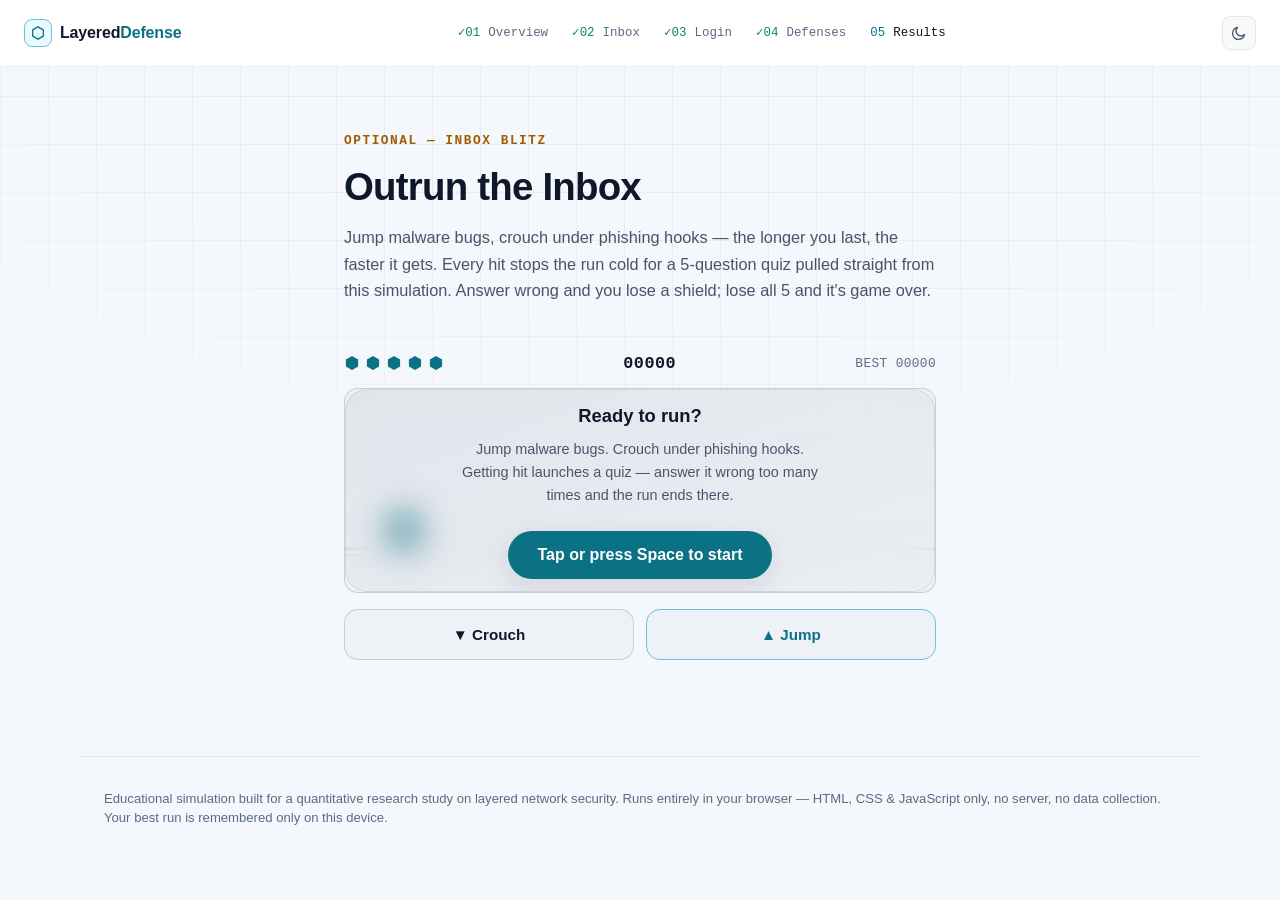
==== commit 4d5ecc0d: "Add files via upload" ====
--- a/minigame.html
+++ b/minigame.html
@@ -3,10 +3,10 @@
   <head>
     <meta charset="UTF-8" />
     <meta name="viewport" content="width=device-width, initial-scale=1.0" />
-    <title>Inbox Blitz &mdash; Layered Defense Simulation</title>
+    <title>Outrun the Inbox &mdash; Layered Defense Simulation</title>
     <meta
       name="description"
-      content="A fast reflex round: is it Legit or Phishing? You've got a few seconds to decide."
+      content="An endless runner: dodge malware bugs and phishing hooks. Get hit, and a quiz pulled from the simulation stands between you and the next stretch."
     />
     <link rel="stylesheet" href="css/style.css" />
 
@@ -82,49 +82,82 @@
     <main class="page-main minigame-main">
       <section class="page-intro">
         <p class="eyebrow minigame-eyebrow">Optional &mdash; Inbox Blitz</p>
-        <h1 class="page-title">Legit, or Phishing?</h1>
+        <h1 class="page-title">Outrun the Inbox</h1>
         <p class="page-lede">
-          10 rounds. A few seconds each. Tap fast, trust your gut &mdash; you
-          already know more of these tells than you think.
+          Jump malware bugs, crouch under phishing hooks &mdash; the longer
+          you last, the faster it gets. Every hit stops the run cold for a
+          5-question quiz pulled straight from this simulation. Answer
+          wrong and you lose a shield; lose all 5 and it's game over.
         </p>
       </section>
 
-      <!-- ROUND VIEW: one message + timer + two big answer buttons.
-           Shown by default; minigame.js swaps to the end view once
-           all rounds are done. -->
-      <section id="minigame-round">
-        <div class="minigame-hud">
-          <span id="round-counter">Round 1 of 10</span>
-          <span id="score-counter">Score: 0</span>
-          <span id="streak-counter">Streak: 0</span>
+      <!-- GAME VIEW: shown by default; minigame.js swaps to the
+           results view once shields hit zero. -->
+      <section id="dino-game">
+        <div class="dino-hud">
+          <div class="dino-hud__shields" id="shield-row" aria-label="Shields remaining"></div>
+          <span class="dino-hud__score" id="score-counter">00000</span>
+          <span class="dino-hud__best" id="best-counter">BEST 00000</span>
         </div>
 
-        <div class="minigame-timer">
-          <div id="timer-bar" class="minigame-timer__bar"></div>
+        <div class="dino-stage" id="dino-stage">
+          <canvas
+            id="dino-canvas"
+            width="640"
+            height="220"
+            role="img"
+            aria-label="Runner game area. Use the buttons below, or Space to jump and the down arrow to crouch."
+          ></canvas>
+
+          <!-- START OVERLAY -->
+          <div class="dino-overlay glass" id="start-overlay">
+            <p class="dino-overlay__title">Ready to run?</p>
+            <p class="dino-overlay__note">
+              Jump malware bugs. Crouch under phishing hooks. Getting hit
+              launches a quiz &mdash; answer it wrong too many times and
+              the run ends there.
+            </p>
+            <button type="button" class="btn btn--primary" id="start-btn">
+              Tap or press Space to start
+            </button>
+          </div>
+
+          <!-- QUIZ OVERLAY: filled in by minigame.js on every hit -->
+          <div class="dino-overlay quiz-overlay glass" id="quiz-overlay" hidden>
+            <div class="quiz-overlay__head">
+              <span id="quiz-progress">Question 1 of 5</span>
+              <span id="quiz-hitbadge">Hit 1</span>
+            </div>
+            <div class="minigame-timer">
+              <div id="quiz-timer-bar" class="minigame-timer__bar"></div>
+            </div>
+            <p class="quiz-question" id="quiz-question"></p>
+            <div class="quiz-choices" id="quiz-choices">
+              <button type="button" class="btn quiz-choice-btn" data-choice="0"></button>
+              <button type="button" class="btn quiz-choice-btn" data-choice="1"></button>
+              <button type="button" class="btn quiz-choice-btn" data-choice="2"></button>
+              <button type="button" class="btn quiz-choice-btn" data-choice="3"></button>
+            </div>
+            <p class="quiz-feedback" id="quiz-feedback" aria-live="polite"></p>
+          </div>
         </div>
 
-        <div id="minigame-card" class="minigame-card glass">
-          <!-- Filled in by minigame.js -->
-        </div>
-
-        <p id="feedback-flash" class="minigame-feedback" aria-live="polite"></p>
-
-        <div class="minigame-answers">
-          <button type="button" id="answer-legit" class="btn minigame-btn minigame-btn--legit">
-            &#10003; Legit
+        <div class="dino-controls" id="dino-controls">
+          <button type="button" class="btn dino-btn" id="btn-crouch">
+            &#9660; Crouch
           </button>
-          <button type="button" id="answer-phishing" class="btn minigame-btn minigame-btn--phishing">
-            &#9888; Phishing
+          <button type="button" class="btn dino-btn dino-btn--primary" id="btn-jump">
+            &#9650; Jump
           </button>
         </div>
       </section>
 
-      <!-- END VIEW: final score + recap. Hidden until the round loop finishes. -->
-      <section id="minigame-end" class="minigame-end" hidden>
+      <!-- RESULTS VIEW: hidden until shields hit zero. -->
+      <section id="dino-results" class="minigame-end" hidden>
         <div class="results-card glass">
-          <p class="minigame-eyebrow">Round Complete</p>
-          <p class="minigame-end__score" id="final-score">0 / 10</p>
-          <p class="results-card__note">Best streak this round: <strong id="final-streak">0</strong></p>
+          <p class="minigame-eyebrow">Run Complete</p>
+          <p class="minigame-end__score" id="final-distance">0 m</p>
+          <p class="results-card__note" id="final-summary"></p>
           <p class="results-card__note" id="high-score-line"></p>
 
           <div id="missed-recap" class="minigame-recap">
@@ -147,13 +180,14 @@
       <p>
         Educational simulation built for a quantitative research study on
         layered network security. Runs entirely in your browser &mdash; HTML,
-        CSS &amp; JavaScript only, no server, no data collection. Your score
-        is remembered only on this device.
+        CSS &amp; JavaScript only, no server, no data collection. Your best
+        run is remembered only on this device.
       </p>
     </footer>
 
-    <!-- state.js first (escapeHtml), then minigame-data.js (the
-         message pool), then minigame.js (the game itself). -->
+    <!-- state.js first (escapeHtml + shared helpers), then
+         minigame-data.js (the quiz bank), then minigame.js
+         (the runner + quiz engine itself). -->
     <script src="js/theme.js"></script>
     <script src="js/state.js"></script>
     <script src="js/minigame-data.js"></script>
--- a/css/style.css
+++ b/css/style.css
@@ -2096,12 +2096,15 @@
 }
 
 /* ============================================================
-   MINI-GAME: INBOX BLITZ (minigame.html)
-   The optional reflex round between Security Results and Final
-   Results. Deliberately given its own punchier personality (an
-   amber accent, bigger type, snappier motion) rather than reusing
-   the calm dashboard palette — this is meant to feel like a quick
-   arcade break, not another data screen.
+   MINI-GAME: OUTRUN THE INBOX (minigame.html)
+   The optional arcade break between Security Results and Final
+   Results. A Chrome-offline-dino-style endless runner: jump
+   malware bugs, crouch under phishing hooks, speed ramps with
+   survival time. A hit freezes the run for a 5-question quiz
+   drawn from QUIZ_BANK; wrong answers cost one of 5 shared
+   shields; shields at zero ends the run. Kept in the same dark
+   glass / amber-accent arcade personality as the round game this
+   replaces, rather than the calmer dashboard palette.
    ============================================================ */
 .minigame-eyebrow {
   color: var(--color-amber);
@@ -2111,22 +2114,24 @@
   max-width: 640px;
 }
 
-.minigame-hud {
-  display: flex;
-  justify-content: space-between;
-  gap: var(--space-3);
-  font-family: var(--font-mono);
-  font-size: 0.82rem;
-  color: var(--color-text-muted);
-  margin-bottom: var(--space-3);
-}
-
+/* Countdown bar — reused as-is for each quiz question's timer.
+   Needs width: 100% explicitly: its parent (.quiz-overlay, via
+   .dino-overlay) uses align-items: center rather than stretch, so
+   without this the track shrink-wraps to its own content — and its
+   only child (.minigame-timer__bar) is a percentage width relative
+   to THIS box, which can't resolve against an indeterminate/auto
+   width. Net effect: both collapsed to ~0px and the bar vanished,
+   even though the countdown itself kept working correctly under
+   the hood. .quiz-overlay__head and .quiz-choices already set their
+   own width: 100% for the same reason — this was the one sibling
+   that was missing it. */
 .minigame-timer {
+  width: 100%;
   height: 8px;
   border-radius: 999px;
   background: var(--surface-tint);
   overflow: hidden;
-  margin-bottom: var(--space-5);
+  margin-bottom: var(--space-4);
 }
 
 .minigame-timer__bar {
@@ -2136,122 +2141,279 @@
   border-radius: 999px;
 }
 
-.minigame-card {
-  padding: var(--space-8) var(--space-6);
+/* ---- HUD strip above the runner ---- */
+.dino-hud {
+  display: flex;
+  align-items: center;
+  justify-content: space-between;
+  gap: var(--space-3);
+  font-family: var(--font-mono);
+  margin-bottom: var(--space-3);
+}
+
+.dino-hud__shields {
+  display: flex;
+  gap: 5px;
+}
+
+.shield-icon svg {
+  display: block;
+}
+
+.shield-icon svg polygon {
+  fill: var(--color-cyan);
+  stroke: none;
+}
+
+.shield-icon--lost svg polygon {
+  fill: none;
+  stroke: var(--color-border-strong);
+  stroke-width: 1.4;
+  opacity: 0.7;
+}
+
+.dino-hud__score {
+  font-size: 1.05rem;
+  font-weight: 700;
+  letter-spacing: 0.03em;
+  color: var(--color-text);
+}
+
+.dino-hud__best {
+  font-size: 0.8rem;
+  color: var(--color-text-faint);
+  letter-spacing: 0.03em;
+}
+
+/* ---- The runner stage itself ---- */
+.dino-stage {
+  position: relative;
+  border-radius: var(--radius-md);
+  border: 1px solid var(--color-border-strong);
+  background: var(--surface-tint);
+  overflow: hidden;
+  touch-action: none;
+}
+
+/* Added by minigame.js while the quiz overlay is up (see
+   startQuizSession/endQuizSession/showGameOver), so the stage has
+   enough height for the quiz content instead of staying pinned to
+   the canvas's short 640x220 aspect ratio and clipping the lower
+   answer buttons via overflow: hidden above. */
+.dino-stage--quiz {
+  min-height: 420px;
+}
+
+@media (max-width: 520px) {
+  .dino-stage--quiz {
+    /* Answer choices stack into a single column below 520px
+       (see .quiz-choices in the media query further down), so
+       the quiz needs more vertical room on small screens, not less. */
+    min-height: 520px;
+  }
+}
+
+#dino-canvas {
+  display: block;
+  width: 100%;
+  height: auto;
+  aspect-ratio: 640 / 220;
+  cursor: pointer;
+}
+
+.dino-stage--shake {
+  animation: dino-shake 0.4s ease;
+}
+
+@keyframes dino-shake {
+  0%, 100% {
+    transform: translateX(0);
+  }
+  20% {
+    transform: translateX(-6px);
+  }
+  40% {
+    transform: translateX(5px);
+  }
+  60% {
+    transform: translateX(-4px);
+  }
+  80% {
+    transform: translateX(3px);
+  }
+}
+
+/* Shared positioning for anything that covers the stage: the
+   start screen, and the quiz. */
+.dino-overlay {
+  position: absolute;
+  inset: 0;
+  display: flex;
+  flex-direction: column;
+  align-items: center;
+  justify-content: center;
   text-align: center;
-  margin-bottom: var(--space-4);
-  animation: minigame-card-in 0.25s ease;
-}
-
-@keyframes minigame-card-in {
+  padding: var(--space-6);
+}
+
+/* The browser's built-in [hidden] rule (display: none) only wins
+   when nothing else in the page sets `display` on the same element.
+   Because .dino-overlay above sets display: flex unconditionally,
+   it was silently overriding [hidden] — so toggling .hidden in JS
+   (start-overlay, quiz-overlay) never actually hid either overlay.
+   This re-asserts display: none whenever the hidden attribute is
+   present, so JS's .hidden = true/false works again. */
+.dino-overlay[hidden] {
+  display: none;
+}
+
+.dino-overlay__title {
+  font-size: 1.15rem;
+  font-weight: 700;
+  margin-bottom: var(--space-2);
+}
+
+.dino-overlay__note {
+  color: var(--color-text-muted);
+  font-size: 0.9rem;
+  line-height: 1.6;
+  max-width: 46ch;
+  margin-bottom: var(--space-5);
+}
+
+/* ---- The quiz that appears on every hit ---- */
+.quiz-overlay {
+  justify-content: flex-start;
+  padding: var(--space-5);
+  animation: dino-quiz-in 0.2s ease;
+  /* .dino-stage below is only as tall as the canvas (a short,
+     wide 640x220 strip), which isn't enough room for a question
+     plus 4 answer buttons plus feedback text. .dino-stage--quiz
+     gives the stage extra height while the quiz is up, and this
+     overflow-y is a safety net so nothing gets silently clipped
+     (and invisible) if it still doesn't all fit. */
+  overflow-y: auto;
+}
+
+@keyframes dino-quiz-in {
   0% {
     opacity: 0;
-    transform: scale(0.92) translateY(6px);
+    transform: scale(0.96);
   }
   100% {
     opacity: 1;
-    transform: scale(1) translateY(0);
-  }
-}
-
-.minigame-card__sender {
+    transform: scale(1);
+  }
+}
+
+.quiz-overlay__head {
+  display: flex;
+  justify-content: space-between;
+  width: 100%;
+  font-family: var(--font-mono);
+  font-size: 0.76rem;
+  letter-spacing: 0.04em;
+  text-transform: uppercase;
+  color: var(--color-amber);
+  margin-bottom: var(--space-3);
+}
+
+.quiz-question {
   font-weight: 700;
-  font-size: 1.25rem;
-  margin-bottom: var(--space-2);
-}
-
-.minigame-card__subject {
-  color: var(--color-text-muted);
   font-size: 1.02rem;
-}
-
-.minigame-card--correct {
-  border-color: var(--color-green);
-  box-shadow: 0 0 0 2px rgba(62, 235, 166, 0.25);
-}
-
-.minigame-card--wrong {
-  border-color: var(--color-red);
-  animation: minigame-shake 0.4s ease;
-}
-
-@keyframes minigame-shake {
-  0%, 100% {
-    transform: translateX(0);
-  }
-  20% {
-    transform: translateX(-6px);
-  }
-  40% {
-    transform: translateX(5px);
-  }
-  60% {
-    transform: translateX(-4px);
-  }
-  80% {
-    transform: translateX(3px);
-  }
-}
-
-.minigame-feedback {
-  text-align: center;
-  min-height: 1.4em;
-  font-weight: 700;
-  font-size: 0.95rem;
+  line-height: 1.5;
   margin-bottom: var(--space-4);
 }
 
-.minigame-feedback--correct {
-  color: var(--color-green);
-}
-
-.minigame-feedback--wrong {
-  color: var(--color-red);
-}
-
-.minigame-answers {
+.quiz-choices {
   display: grid;
   grid-template-columns: 1fr 1fr;
-  gap: var(--space-4);
-  margin-bottom: var(--space-8);
-}
-
-.minigame-btn {
-  padding: var(--space-5);
-  font-size: 1.05rem;
-  font-weight: 700;
+  gap: var(--space-3);
+  width: 100%;
+}
+
+.quiz-choice-btn {
+  padding: var(--space-3) var(--space-4);
+  font-size: 0.86rem;
+  font-weight: 600;
+  line-height: 1.35;
   border-radius: var(--radius-md);
   border: 2px solid var(--color-border-strong);
   background: var(--surface-tint);
   color: var(--color-text);
   cursor: pointer;
+  text-align: left;
   transition: transform 0.1s ease, border-color 0.15s ease;
 }
 
-.minigame-btn:hover {
-  transform: translateY(-2px);
-}
-
-.minigame-btn:active {
-  transform: translateY(0);
-}
-
-.minigame-btn--legit {
+.quiz-choice-btn:hover:not(:disabled) {
+  transform: translateY(-1px);
+  border-color: var(--color-cyan-dim);
+}
+
+.quiz-choice-btn:disabled {
+  cursor: default;
+}
+
+.quiz-choice-btn--correct {
   border-color: var(--color-green);
-}
-
-.minigame-btn--legit:hover {
-  background: rgba(62, 235, 166, 0.1);
-}
-
-.minigame-btn--phishing {
+  background: rgba(62, 235, 166, 0.12);
+}
+
+.quiz-choice-btn--wrong {
   border-color: var(--color-red);
-}
-
-.minigame-btn--phishing:hover {
-  background: rgba(255, 92, 122, 0.1);
-}
-
+  background: rgba(255, 92, 122, 0.12);
+}
+
+.quiz-feedback {
+  min-height: 2.6em;
+  font-size: 0.86rem;
+  font-weight: 600;
+  line-height: 1.5;
+  margin-top: var(--space-4);
+}
+
+.quiz-feedback--correct {
+  color: var(--color-green);
+}
+
+.quiz-feedback--wrong {
+  color: var(--color-red);
+}
+
+/* ---- On-screen jump/crouch controls (also usable with keyboard
+   or by tapping the stage itself — see minigame.js) ---- */
+.dino-controls {
+  display: flex;
+  gap: var(--space-3);
+  margin-top: var(--space-4);
+}
+
+.dino-btn {
+  flex: 1;
+  padding: var(--space-4);
+  font-size: 0.95rem;
+  font-weight: 700;
+  border-radius: var(--radius-md);
+  border: 1px solid var(--color-border-strong);
+  background: var(--surface-tint);
+  color: var(--color-text);
+  cursor: pointer;
+  -webkit-user-select: none;
+  user-select: none;
+  transition: transform 0.1s ease, border-color 0.15s ease;
+}
+
+.dino-btn:active {
+  transform: translateY(1px);
+}
+
+.dino-btn--primary {
+  border-color: var(--color-cyan-dim);
+  color: var(--color-cyan);
+}
+
+/* ---- Results screen (reuses .results-card / .indicator-list) ---- */
 .minigame-end__score {
   font-size: 3rem;
   font-weight: 800;
@@ -2272,12 +2434,25 @@
   margin-top: var(--space-6);
 }
 
+@media (prefers-reduced-motion: reduce) {
+  .dino-stage--shake {
+    animation: none;
+  }
+  .quiz-overlay {
+    animation: none;
+  }
+}
+
 @media (max-width: 520px) {
-  .minigame-answers {
+  .quiz-choices {
     grid-template-columns: 1fr;
   }
 
-  .minigame-hud {
-    font-size: 0.76rem;
-  }
-}
+  .dino-overlay {
+    padding: var(--space-4);
+  }
+
+  .quiz-question {
+    font-size: 0.95rem;
+  }
+}
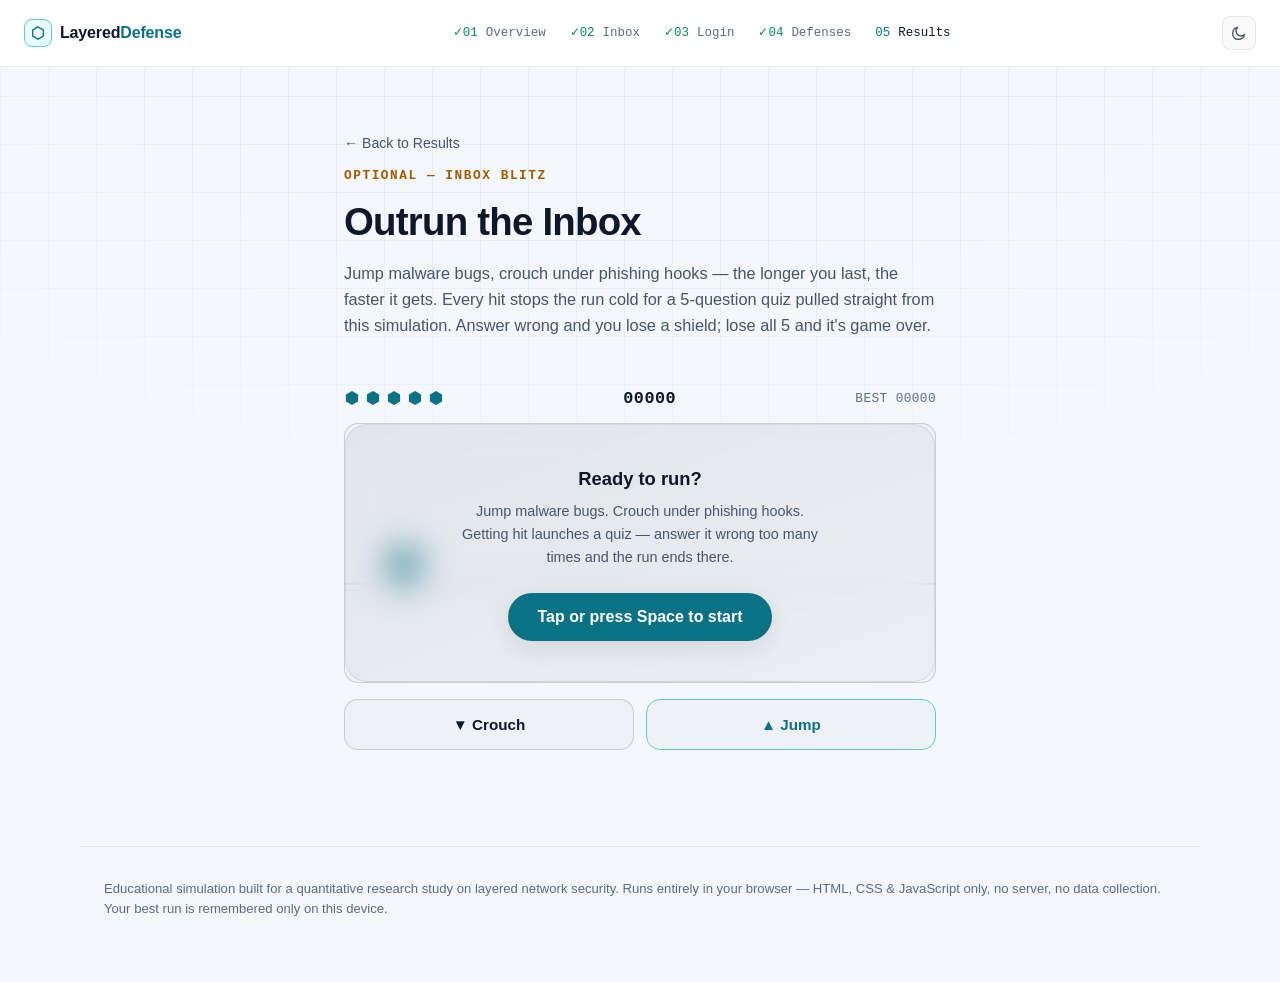
==== commit 1b859740: "Add files via upload" ====
--- a/minigame.html
+++ b/minigame.html
@@ -81,6 +81,7 @@
 
     <main class="page-main minigame-main">
       <section class="page-intro">
+        <a href="results.html" class="minigame-exit">&larr; Back to Results</a>
         <p class="eyebrow minigame-eyebrow">Optional &mdash; Inbox Blitz</p>
         <h1 class="page-title">Outrun the Inbox</h1>
         <p class="page-lede">
--- a/css/style.css
+++ b/css/style.css
@@ -1787,6 +1787,24 @@
   color: var(--color-cyan);
 }
 
+/* Sits above the page title, not in the topbar — unlike the
+   tutorial page, Outrun the Inbox is still positioned inside the
+   normal step flow (topbar keeps showing 05 Results as current), so
+   this doesn't replace anything, it's just an easy way out of an
+   optional game without finishing it or losing all 5 shields first.
+   Same look as .tutorial-exit above for a consistent feel. */
+.minigame-exit {
+  display: inline-block;
+  color: var(--color-text-muted);
+  font-size: 0.88rem;
+  text-decoration: none;
+  margin-bottom: var(--space-3);
+}
+
+.minigame-exit:hover {
+  color: var(--color-cyan);
+}
+
 .tutorial-stage {
   min-height: 220px;
   display: flex;
@@ -2193,6 +2211,24 @@
   background: var(--surface-tint);
   overflow: hidden;
   touch-action: none;
+  /* The canvas's own 640x220 aspect ratio makes this box very short
+     on narrow screens (e.g. ~112px tall at a 375px viewport width) —
+     fine for the canvas itself, but not for the start screen's
+     title + note + button, which need real room. Content centered
+     in a too-short box gets clipped symmetrically top AND bottom by
+     the overflow: hidden above, which is what was showing up as the
+     start screen's contents looking mispositioned/cut off on mobile.
+     This floor applies whenever the stage isn't already taller (the
+     quiz's own min-height below still wins while a quiz is up). */
+  min-height: 260px;
+}
+
+@media (max-width: 520px) {
+  .dino-stage {
+    /* The start note wraps to more lines on a narrow screen, so it
+       needs a bit more room here than the 260px baseline above. */
+    min-height: 300px;
+  }
 }
 
 /* Added by minigame.js while the quiz overlay is up (see
